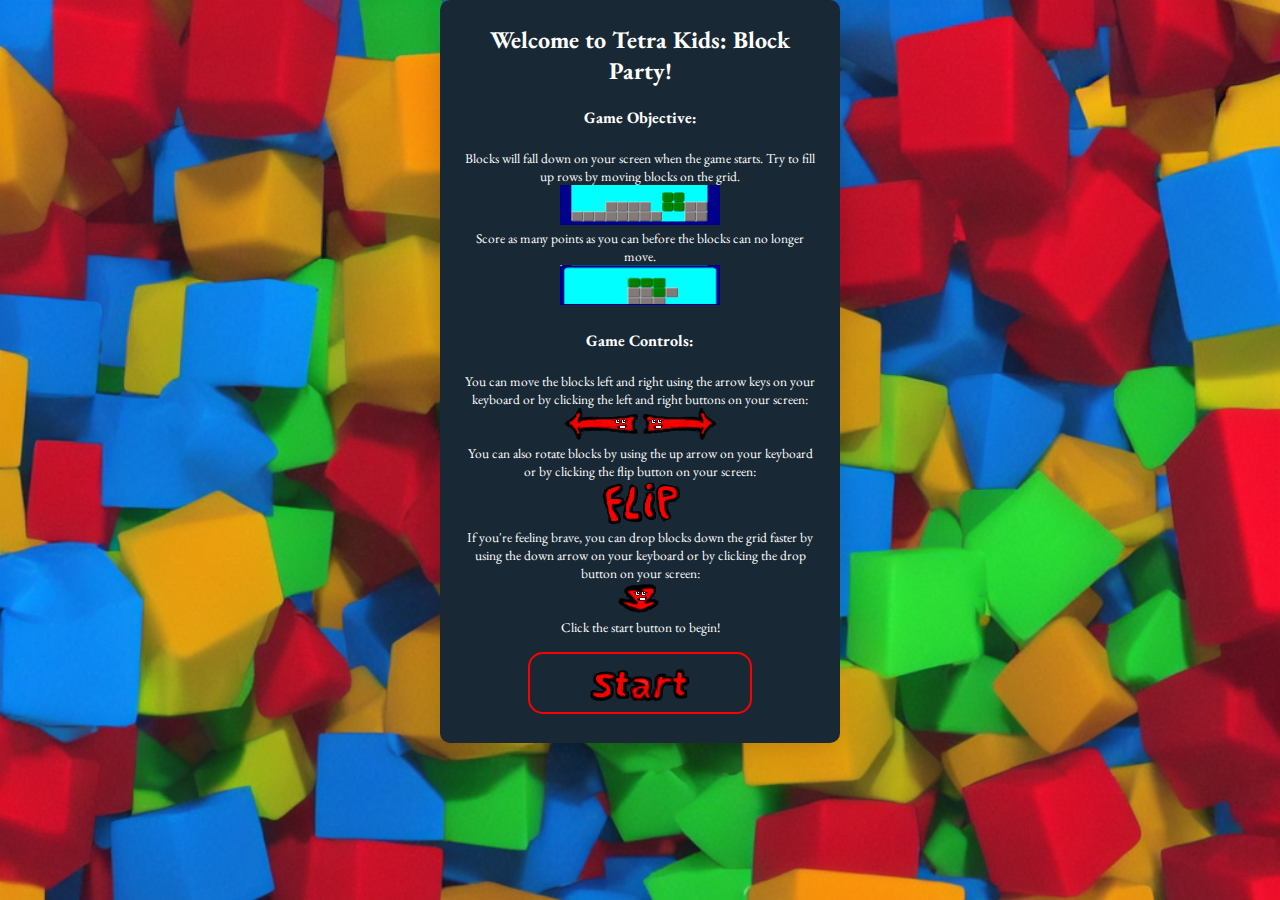
==== index.html @ 7a5a025b "feat: added play again image, added styling to game_end paragraph and span" ====
<!DOCTYPE html>
<html lang="en">
  <head>
    <meta charset="UTF-8" />
    <meta http-equiv="X-UA-Compatible" content="IE=edge" />
    <meta name="viewport" content="width=device-width, initial-scale=1.0" />
    <!-- Meta Tags for search engines -->
    <meta
      name="description"
      content="Tetra Kids: Block Party, a fun engaging game inspired by the classic game of Tetris."
    />
    <meta
      name="keywords"
      content="Tetra Kids, Games for kids, kid's game, block game"
    />
    <!-- Script file -->
    <script src="assets/javascript/script.js"></script>
    <!-- Title -->
    <title>Tetra Kids: Block Party</title>
    <!-- Favicon -->
    <link
      rel="apple-touch-icon"
      sizes="180x180"
      href="assets/favicon/apple-touch-icon.png"
    />
    <link
      rel="icon"
      type="image/png"
      sizes="32x32"
      href="assets/favicon/favicon-32x32.png"
    />
    <link
      rel="icon"
      type="image/png"
      sizes="16x16"
      href="assets/favicon/favicon-16x16.png"
    />
    <link rel="stylesheet" href="assets/css/style.css" />
  </head>
  <body>
    <main>
      <!-- shows message if javascript is disabled -->
      <noscript>
        <div class="no-script-div">
          Uh Oh!<br /><br />
          It looks like you've got JavaScript disabled on your browser.<br />
          You will need to turn it back on if you would like to play this game!
        </div>
      </noscript>

      <section>
        <!-- Score -->
        <h2>SCORE: <span id="score">0</span></h2>
        <!-- Container for game rules and start button -->
        <div id="game_rules">
          <h2>Welcome to Tetra Kids: Block Party!</h2>
          <br />
          <h4>Game Objective:</h4>
          <br />
          <p>
            Blocks will fall down on your screen when the game starts. Try to
            fill up rows by moving blocks on the grid.<br />
            <img src="./assets/images/row.png" / alt="image showing how a row
            can be filled with a block"><br />
            Score as many points as you can before the blocks can no longer
            move.<br />
            <img
              src="./assets/images/topgrid.png"
              alt="image showing a block that can no longer move down"
            /><br />
          </p>
          <br />
          <h4>Game Controls:</h4>
          <br />
          <p class="controls-keyboard">
            You can move the blocks left and right using the arrow keys on your
            keyboard or by clicking the left and right buttons on your
            screen:<br />
            <img
              src="./assets/images/leftArrow.png"
              alt="image of left arrow button"
            />
            <img
              src="./assets/images/rightArrow.png"
              alt="image of right arrow button"
            /><br />
            You can also rotate blocks by using the up arrow on your keyboard or
            by clicking the flip button on your screen: <br />
            <img
              src="./assets/images/flipBtn.png"
              alt="image of flip button"
            /><br />
            If you're feeling brave, you can drop blocks down the grid faster by
            using the down arrow on your keyboard or by clicking the drop button
            on your screen:<br />
            <img
              src="./assets/images/downArrow.png"
              alt="image of the drop button"
            /><br />
            Click the start button to begin!
          </p>
          <p class="controls-mobile">
            You can move the blocks left and right by tapping the left and right
            buttons on your screen:<br />
            <img
              src="./assets/images/leftArrow.png"
              alt="image of left arrow"
            />
            <img
              src="./assets/images/rightArrow.png"
              alt="image of right arrow"
            /><br />
            You can also rotate blocks by tapping the flip button on your
            screen:<br />
            <img
              src="./assets/images/flipBtn.png"
              alt="image of flip button"
            /><br />
            If you're feeling brave, you can drop blocks down the grid faster
            tapping the drop button on your screen:<br />
            <img
              src="./assets/images/downArrow.png"
              alt="image of the drop button"
            /><br />
            Click the start button to begin!
          </p>

          <!-- Start Button -->
          <a id="start_btn"
            ><img src="./assets/images/startBtn.png" alt="Start Button"
          /></a>
        </div>

        <div id="game_end">
          <h2>Well done!</h2>
          <p>Your Final Score: <span id="final_score"></span></p>
          <img
            id="play_again"
            src="./assets/images/playAgainBtn.png"
            alt="button to refresh page and play again"
          />
        </div>

        <!-- Grid for 288 blocks -->
        <div class="grid">
          <div></div>
          <div></div>
          <div></div>
          <div></div>
          <div></div>
          <div></div>
          <div></div>
          <div></div>
          <div></div>
          <div></div>
          <div></div>
          <div></div>
          <div></div>
          <div></div>
          <div></div>
          <div></div>
          <div></div>
          <div></div>
          <div></div>
          <div></div>
          <div></div>
          <div></div>
          <div></div>
          <div></div>
          <div></div>
          <div></div>
          <div></div>
          <div></div>
          <div></div>
          <div></div>
          <div></div>
          <div></div>
          <div></div>
          <div></div>
          <div></div>
          <div></div>
          <div></div>
          <div></div>
          <div></div>
          <div></div>
          <div></div>
          <div></div>
          <div></div>
          <div></div>
          <div></div>
          <div></div>
          <div></div>
          <div></div>
          <div></div>
          <div></div>
          <div></div>
          <div></div>
          <div></div>
          <div></div>
          <div></div>
          <div></div>
          <div></div>
          <div></div>
          <div></div>
          <div></div>
          <div></div>
          <div></div>
          <div></div>
          <div></div>
          <div></div>
          <div></div>
          <div></div>
          <div></div>
          <div></div>
          <div></div>
          <div></div>
          <div></div>
          <div></div>
          <div></div>
          <div></div>
          <div></div>
          <div></div>
          <div></div>
          <div></div>
          <div></div>
          <div></div>
          <div></div>
          <div></div>
          <div></div>
          <div></div>
          <div></div>
          <div></div>
          <div></div>
          <div></div>
          <div></div>
          <div></div>
          <div></div>
          <div></div>
          <div></div>
          <div></div>
          <div></div>
          <div></div>
          <div></div>
          <div></div>
          <div></div>
          <div></div>
          <div></div>
          <div></div>
          <div></div>
          <div></div>
          <div></div>
          <div></div>
          <div></div>
          <div></div>
          <div></div>
          <div></div>
          <div></div>
          <div></div>
          <div></div>
          <div></div>
          <div></div>
          <div></div>
          <div></div>
          <div></div>
          <div></div>
          <div></div>
          <div></div>
          <div></div>
          <div></div>
          <div></div>
          <div></div>
          <div></div>
          <div></div>
          <div></div>
          <div></div>
          <div></div>
          <div></div>
          <div></div>
          <div></div>
          <div></div>
          <div></div>
          <div></div>
          <div></div>
          <div></div>
          <div></div>
          <div></div>
          <div></div>
          <div></div>
          <div></div>
          <div></div>
          <div></div>
          <div></div>
          <div></div>
          <div></div>
          <div></div>
          <div></div>
          <div></div>
          <div></div>
          <div></div>
          <div></div>
          <div></div>
          <div></div>
          <div></div>
          <div></div>
          <div></div>
          <div></div>
          <div></div>
          <div></div>
          <div></div>
          <div></div>
          <div></div>
          <div></div>
          <div></div>
          <div></div>
          <div></div>
          <div></div>
          <div></div>
          <div></div>
          <div></div>
          <div></div>
          <div></div>
          <div></div>
          <div></div>
          <div></div>
          <div></div>
          <div></div>
          <div></div>
          <div></div>
          <div></div>
          <div></div>
          <div></div>
          <div></div>
          <div></div>
          <div></div>
          <div></div>
          <div></div>
          <div></div>
          <div></div>
          <div></div>
          <div></div>
          <div></div>
          <div></div>
          <div></div>
          <div></div>
          <div></div>
          <div></div>
          <div></div>
          <div></div>
          <div></div>
          <div></div>
          <div></div>
          <div></div>
          <div></div>
          <div></div>
          <div></div>
          <div></div>
          <div></div>
          <div></div>
          <div></div>
          <div></div>
          <div></div>
          <div></div>
          <div></div>
          <div></div>
          <div></div>
          <div></div>
          <div></div>
          <div></div>
          <div></div>
          <div></div>
          <div></div>
          <div></div>
          <div></div>
          <div></div>
          <div></div>
          <div></div>
          <div></div>
          <div></div>
          <div></div>
          <div></div>
          <div></div>
          <div></div>
          <div></div>
          <div></div>
          <div></div>
          <div></div>
          <div></div>
          <div></div>
          <div></div>
          <div></div>
          <div></div>
          <div></div>
          <div></div>
          <div></div>
          <div></div>
          <div></div>
          <div></div>
          <div></div>
          <div></div>
          <div></div>
          <div></div>
          <div></div>
          <div></div>
          <div></div>
          <div></div>
          <div></div>
          <div></div>
          <div></div>
          <div></div>
          <div></div>
          <div></div>
          <div></div>
          <div></div>
          <div></div>
          <div></div>
          <div></div>
          <div></div>
          <div></div>
          <div></div>
          <div></div>
          <div></div>
          <div></div>
          <div></div>
          <div></div>
          <div></div>
          <div></div>
          <div></div>
          <div></div>
          <div></div>
          <div></div>
          <div></div>
          <div></div>
          <div></div>
          <div class="blocked hide"></div>
          <div class="blocked hide"></div>
          <div class="blocked hide"></div>
          <div class="blocked hide"></div>
          <div class="blocked hide"></div>
          <div class="blocked hide"></div>
          <div class="blocked hide"></div>
          <div class="blocked hide"></div>
          <div class="blocked hide"></div>
          <div class="blocked hide"></div>
          <div class="blocked hide"></div>
          <div class="blocked hide"></div>
        </div>
        <div class="flex-center">
          <a id="move_left">
            <img src="./assets/images/leftArrow.png" alt="Move left button"
          /></a>
          <a id="flip_shape"
            ><img src="./assets/images/flipBtn.png" alt="Flip shape button"
          /></a>
          <a id="move_right"
            ><img src="./assets/images/rightArrow.png" alt="Move right button"
          /></a>
        </div>
        <div class="flex-center">
          <a id="drop_shape"
            ><img src="./assets/images/downArrow.png" alt="Move down button"
          /></a>
        </div>
      </section>
    </main>
  </body>
</html>
---- assets/css/style.css ----
@import url('https://fonts.googleapis.com/css2?family=Cormorant+Garamond:wght@500&family=EB+Garamond&display=swap');

/* sets default colour, font and zeroes padding and margin */
* {
    padding: 0;
    margin: 0;
    box-sizing: border-box;
    color: #ffffff;
    font-family: 'EB Garamond', sans-serif;
}

/* centers content in main */
main {
    display: flex;
    justify-content: center;
    align-items: center;
    width: 100%;
}

/* style for paragraphs */
p {
    font-size: 1.5vh;
}

/* styles the div that displays the javascript disabled message */
.no-script-div {
    background-color: #182834;
    border-radius: 10px;
    padding: 24px;
    width: 220px;
    text-align: center;
    z-index: 999;
    position: absolute;
    top: 100px;
    left: calc(50% - 110px);
    box-shadow: 0px 0px 30px rgba(0, 0, 0, 0.2);
}

/* styling for the game-rules div */
#game_rules {
    background-color: #182834;
    border-radius: 10px;
    padding: 24px;
    width: 280px;
    text-align: center;
    z-index: 999;
    position: absolute;
    left: calc(50% - 140px);
    box-shadow: 0px 0px 30px rgba(0, 0, 0, 0.2);
}

/* hides the controls for keyboard paragraph for mobile view */
.controls-keyboard {
    display: none;
}

/* start button styling */
#start_btn img {
    border: 2px solid red;
    margin-top: 16px;
    border-radius: 15px;
    padding: 0 60px 0 60px;
}

/* provides body background */
body {
    background-image: url("../images/bgimg.png");
    background-repeat: no-repeat;
    background-size: cover;
}

/* game background */
section {
    width: 320px;
    background-color: darkblue;
    display: flex;
    flex-direction: column;
    align-items: center;
    border-radius: 15px;
}

/* game"field" */
.grid {
    width: 240px;
    height: 480px;
    background-color: aqua;
    display: flex;
    flex-wrap: wrap;
    border-radius: 5px;
}

/* individual grid locations */
.grid div {
    width: 20px;
    height: 20px;
}

/*styling for all shapes */
.shapes {
    background-color: darkorange;
    outline: 2px outset rgb(207, 156, 156);
    outline-offset: -2px;
    border-radius: 5px;
}

/* styling for blocked squares
Used outline instead of borders are border increases the size of the div
used outline-offset for the same width as the outline otherwise the outline width takes up unblocked squares' space */
.blocked {
    background-color: rgb(130, 121, 121);
    outline: 2px outset rgb(177, 167, 167);
    outline-offset: -2px;
    border-radius: 3px;
}

/* hides blocked row in bottom of grid */
.hide {
    display: none;
}

/* div with centered content */
.flex-center {
    display: flex;
    flex-direction: row;
    align-items: center;
}

/* styles for block colours */
.red {
    background-color: red;
    outline: 2px outset rgb(255, 96, 96);
    outline-offset: -2px;
}

.orange {
    background-color: orange;
    outline: 2px outset rgb(207, 156, 156);
    outline-offset: -2px;
}

.yellow {
    background-color: yellow;
    outline: 2px outset rgb(243, 243, 166);
    outline-offset: -2px;
}

.green {
    background-color: green;
    outline: 2px outset rgb(11, 168, 11);
    outline-offset: -2px;
}

/* movement button styles */
#move_left {
    margin-right: 12px;
}

#move_right {
    margin-left: 12px;
}

#flip_shape {
    margin-top: 6px;
}

#drop_shape {
    margin: 6px 0 12px 0;
}

/* Style the game end div */
#game_end {
    background-color: #182834;
    border-radius: 10px;
    padding: 24px;
    width: 220px;
    text-align: center;
    z-index: 999;
    position: absolute;
    top: 100px;
    left: calc(50% - 110px);
    box-shadow: 0px 0px 30px rgba(0, 0, 0, 0.2);
    display: none;
}

#game_end h2 {
    margin-bottom: 20px;
}

#game_end p {
    font-size: 100%;
}

#game_end span {
    margin-left: 1vw;
}

#play_again {
    display: inline-block;
    margin-top: 20px;
    cursor: pointer;
}

/* Media Query: mobiles (320 px and up)*/
@media screen and (min-width:320px) {
    #game_rules {
        width: 320px;
        left: calc(50% - 160px);
    }
}

/* Media Query: mobiles (400 px and up)*/
@media screen and (min-width:400px) {
    #game_rules {
        width: 400px;
        left: calc(50% - 200px);
    }
}

/* Media Query: laptops and larger (1024 px and up)*/
@media screen and (min-width:1024px) {

    /* shows keyboard controls paragraph for game rules */
    .controls-keyboard {
        display: block;
    }

    /* hides mobile controls paragraph for game rules */
    .controls-mobile {
        display: none;
    }
}
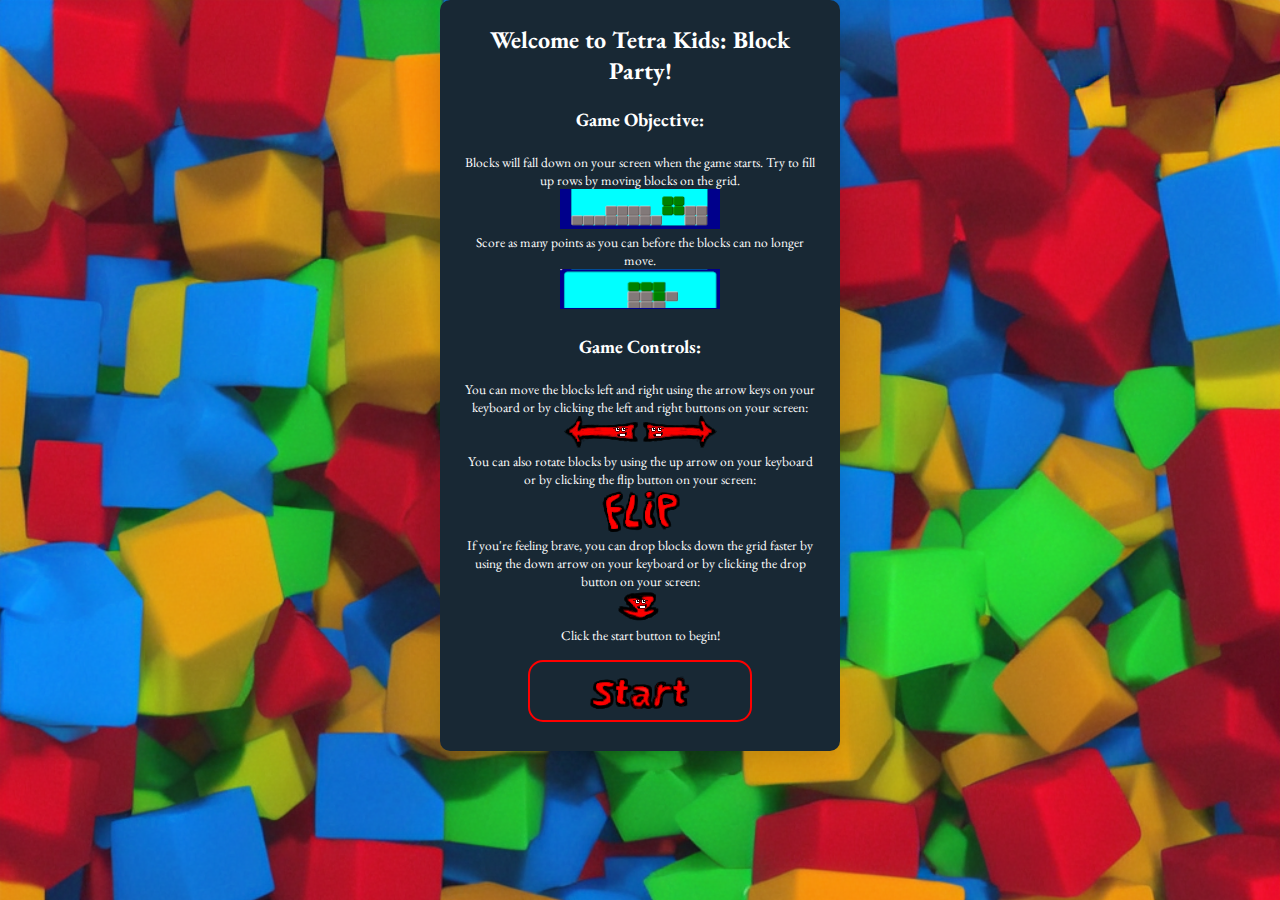
==== commit 2d667a33: "feat: added favicons" ====
--- a/index.html
+++ b/index.html
@@ -13,8 +13,6 @@
       name="keywords"
       content="Tetra Kids, Games for kids, kid's game, block game"
     />
-    <!-- Script file -->
-    <script src="assets/javascript/script.js"></script>
     <!-- Title -->
     <title>Tetra Kids: Block Party</title>
     <!-- Favicon -->
@@ -55,7 +53,7 @@
         <div id="game_rules">
           <h2>Welcome to Tetra Kids: Block Party!</h2>
           <br />
-          <h4>Game Objective:</h4>
+          <h3>Game Objective:</h3>
           <br />
           <p>
             Blocks will fall down on your screen when the game starts. Try to
@@ -70,7 +68,7 @@
             /><br />
           </p>
           <br />
-          <h4>Game Controls:</h4>
+          <h3>Game Controls:</h3>
           <br />
           <p class="controls-keyboard">
             You can move the blocks left and right using the arrow keys on your
@@ -130,7 +128,7 @@
             ><img src="./assets/images/startBtn.png" alt="Start Button"
           /></a>
         </div>
-
+        <!-- Div that displays the end of game message along with final score and play again button -->
         <div id="game_end">
           <h2>Well done!</h2>
           <p>Your Final Score: <span id="final_score"></span></p>
@@ -141,7 +139,7 @@
           />
         </div>
 
-        <!-- Grid for 288 blocks -->
+        <!-- Grid for 288 blocks (24 rows of 12 squares) -->
         <div class="grid">
           <div></div>
           <div></div>
@@ -431,19 +429,21 @@
           <div></div>
           <div></div>
           <div></div>
-          <div class="blocked hide"></div>
-          <div class="blocked hide"></div>
-          <div class="blocked hide"></div>
-          <div class="blocked hide"></div>
-          <div class="blocked hide"></div>
-          <div class="blocked hide"></div>
-          <div class="blocked hide"></div>
-          <div class="blocked hide"></div>
-          <div class="blocked hide"></div>
-          <div class="blocked hide"></div>
-          <div class="blocked hide"></div>
-          <div class="blocked hide"></div>
-        </div>
+          <!-- row of hidden blocks that mark the bottom edge of the grid -->
+          <div class="blocked hide"></div>
+          <div class="blocked hide"></div>
+          <div class="blocked hide"></div>
+          <div class="blocked hide"></div>
+          <div class="blocked hide"></div>
+          <div class="blocked hide"></div>
+          <div class="blocked hide"></div>
+          <div class="blocked hide"></div>
+          <div class="blocked hide"></div>
+          <div class="blocked hide"></div>
+          <div class="blocked hide"></div>
+          <div class="blocked hide"></div>
+        </div>
+        <!-- container for left, flip and right button controls -->
         <div class="flex-center">
           <a id="move_left">
             <img src="./assets/images/leftArrow.png" alt="Move left button"
@@ -455,6 +455,7 @@
             ><img src="./assets/images/rightArrow.png" alt="Move right button"
           /></a>
         </div>
+        <!-- container for the drop block control -->
         <div class="flex-center">
           <a id="drop_shape"
             ><img src="./assets/images/downArrow.png" alt="Move down button"
@@ -462,5 +463,7 @@
         </div>
       </section>
     </main>
+    <!-- Script file -->
+    <script src="assets/javascript/script.js"></script>
   </body>
 </html>
--- a/assets/css/style.css
+++ b/assets/css/style.css
@@ -67,6 +67,7 @@
     background-image: url("../images/bgimg.png");
     background-repeat: no-repeat;
     background-size: cover;
+    min-height: 100vh;
 }
 
 /* game background */
@@ -200,6 +201,24 @@
     cursor: pointer;
 }
 
+/* styling for the 404 message*/
+#uh_oh {
+    background-color: #182834;
+    border-radius: 10px;
+    padding: 24px;
+    width: 280px;
+    text-align: center;
+    z-index: 999;
+    position: absolute;
+    left: calc(50% - 140px);
+    top: 8%;
+    box-shadow: 0px 0px 30px rgba(0, 0, 0, 0.2);
+}
+
+#uh_oh p{
+    font-size: 100%;
+}
+
 /* Media Query: mobiles (320 px and up)*/
 @media screen and (min-width:320px) {
     #game_rules {
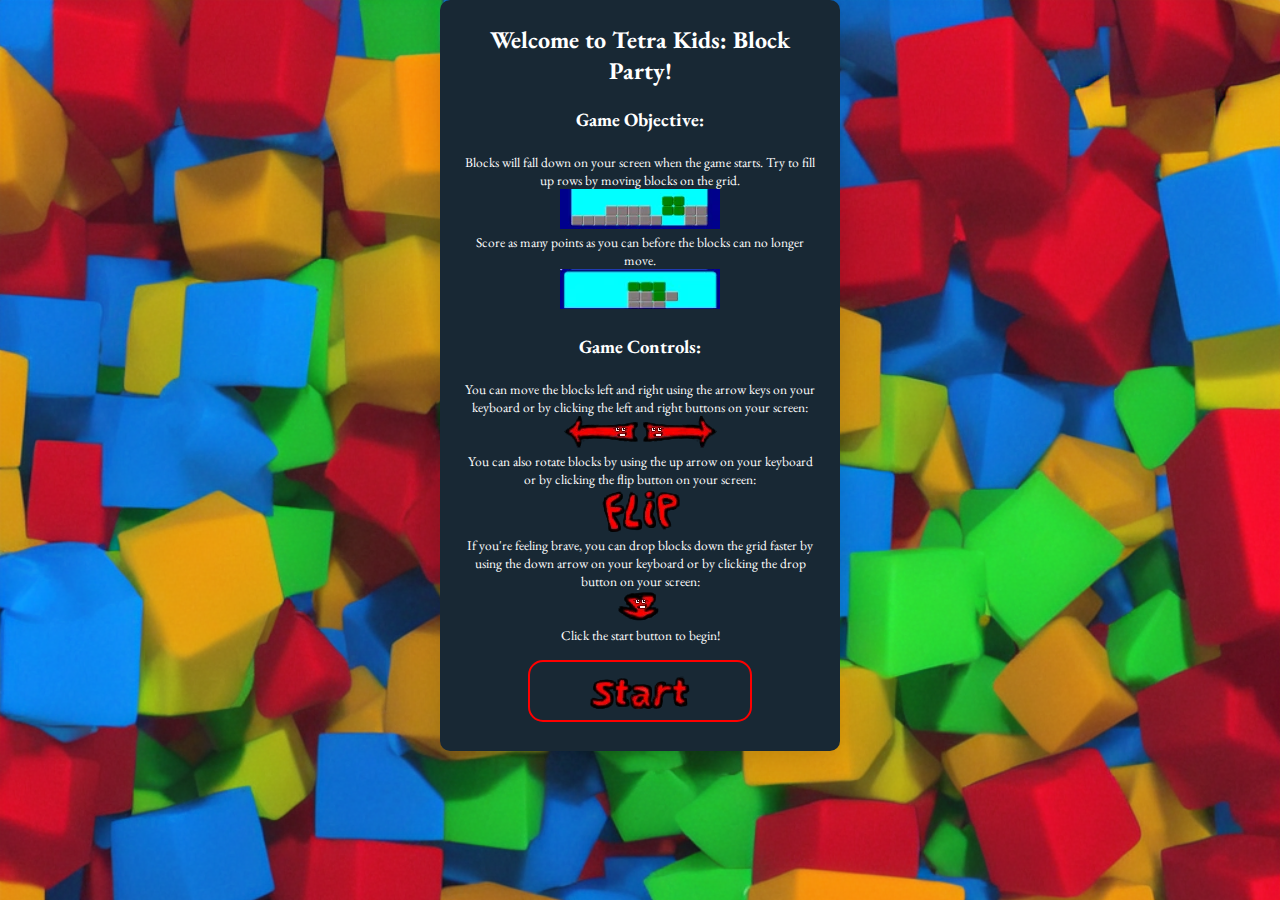
==== commit eee94a47: "doc: updated image file formats to webp" ====
--- a/index.html
+++ b/index.html
@@ -19,21 +19,21 @@
     <link
       rel="apple-touch-icon"
       sizes="180x180"
-      href="assets/favicon/apple-touch-icon.png"
+      href="./assets/favicon/apple-touch-icon.webp"
     />
     <link
       rel="icon"
       type="image/png"
       sizes="32x32"
-      href="assets/favicon/favicon-32x32.png"
+      href="./assets/favicon/favicon-32x32.webp"
     />
     <link
       rel="icon"
       type="image/png"
       sizes="16x16"
-      href="assets/favicon/favicon-16x16.png"
+      href="./assets/favicon/favicon-16x16.webp"
     />
-    <link rel="stylesheet" href="assets/css/style.css" />
+    <link rel="stylesheet" href="./assets/css/style.css" />
   </head>
   <body>
     <main>
@@ -47,6 +47,7 @@
       </noscript>
 
       <section>
+        <h1>Tetra Kids: Block Party</h1>
         <!-- Score -->
         <h2>SCORE: <span id="score">0</span></h2>
         <!-- Container for game rules and start button -->
@@ -58,12 +59,12 @@
           <p>
             Blocks will fall down on your screen when the game starts. Try to
             fill up rows by moving blocks on the grid.<br />
-            <img src="./assets/images/row.png" / alt="image showing how a row
+            <img src="./assets/images/row.webp" / alt="image showing how a row
             can be filled with a block"><br />
             Score as many points as you can before the blocks can no longer
             move.<br />
             <img
-              src="./assets/images/topgrid.png"
+              src="./assets/images/topgrid.webp"
               alt="image showing a block that can no longer move down"
             /><br />
           </p>
@@ -75,24 +76,24 @@
             keyboard or by clicking the left and right buttons on your
             screen:<br />
             <img
-              src="./assets/images/leftArrow.png"
+              src="./assets/images/left-arrow.webp"
               alt="image of left arrow button"
             />
             <img
-              src="./assets/images/rightArrow.png"
+              src="./assets/images/right-arrow.webp"
               alt="image of right arrow button"
             /><br />
             You can also rotate blocks by using the up arrow on your keyboard or
             by clicking the flip button on your screen: <br />
             <img
-              src="./assets/images/flipBtn.png"
+              src="./assets/images/flip-btn.webp"
               alt="image of flip button"
             /><br />
             If you're feeling brave, you can drop blocks down the grid faster by
             using the down arrow on your keyboard or by clicking the drop button
             on your screen:<br />
             <img
-              src="./assets/images/downArrow.png"
+              src="./assets/images/down-arrow.webp"
               alt="image of the drop button"
             /><br />
             Click the start button to begin!
@@ -101,23 +102,23 @@
             You can move the blocks left and right by tapping the left and right
             buttons on your screen:<br />
             <img
-              src="./assets/images/leftArrow.png"
+              src="./assets/images/left-arrow.webp"
               alt="image of left arrow"
             />
             <img
-              src="./assets/images/rightArrow.png"
+              src="./assets/images/right-arrow.webp"
               alt="image of right arrow"
             /><br />
             You can also rotate blocks by tapping the flip button on your
             screen:<br />
             <img
-              src="./assets/images/flipBtn.png"
+              src="./assets/images/flip-btn.webp"
               alt="image of flip button"
             /><br />
             If you're feeling brave, you can drop blocks down the grid faster
             tapping the drop button on your screen:<br />
             <img
-              src="./assets/images/downArrow.png"
+              src="./assets/images/down-arrow.webp"
               alt="image of the drop button"
             /><br />
             Click the start button to begin!
@@ -125,7 +126,7 @@
 
           <!-- Start Button -->
           <a id="start_btn"
-            ><img src="./assets/images/startBtn.png" alt="Start Button"
+            ><img src="./assets/images/start-btn.webp" alt="Start Button"
           /></a>
         </div>
         <!-- Div that displays the end of game message along with final score and play again button -->
@@ -134,7 +135,7 @@
           <p>Your Final Score: <span id="final_score"></span></p>
           <img
             id="play_again"
-            src="./assets/images/playAgainBtn.png"
+            src="./assets/images/play-again-btn.webp"
             alt="button to refresh page and play again"
           />
         </div>
@@ -446,24 +447,24 @@
         <!-- container for left, flip and right button controls -->
         <div class="flex-center">
           <a id="move_left">
-            <img src="./assets/images/leftArrow.png" alt="Move left button"
+            <img src="./assets/images/left-arrow.webp" alt="Move left button"
           /></a>
           <a id="flip_shape"
-            ><img src="./assets/images/flipBtn.png" alt="Flip shape button"
+            ><img src="./assets/images/flip-btn.webp" alt="Flip shape button"
           /></a>
           <a id="move_right"
-            ><img src="./assets/images/rightArrow.png" alt="Move right button"
+            ><img src="./assets/images/right-arrow.webp" alt="Move right button"
           /></a>
         </div>
         <!-- container for the drop block control -->
         <div class="flex-center">
           <a id="drop_shape"
-            ><img src="./assets/images/downArrow.png" alt="Move down button"
+            ><img src="./assets/images/down-arrow.webp" alt="Move down button"
           /></a>
         </div>
       </section>
     </main>
     <!-- Script file -->
-    <script src="assets/javascript/script.js"></script>
+    <script src="./assets/javascript/script.js"></script>
   </body>
 </html>
--- a/assets/css/style.css
+++ b/assets/css/style.css
@@ -17,6 +17,12 @@
     width: 100%;
 }
 
+/* style for H1, used for screenreader */
+h1 {
+    z-index: -999;
+    position: absolute;
+    top: -150px;
+}
 /* style for paragraphs */
 p {
     font-size: 1.5vh;
@@ -151,6 +157,12 @@
     outline-offset: -2px;
 }
 
+.blue {
+    background-color: rgb(44, 184, 212);
+    outline: 2px outset rgb(108, 226, 250);
+    outline-offset: -2px;
+}
+
 /* movement button styles */
 #move_left {
     margin-right: 12px;
